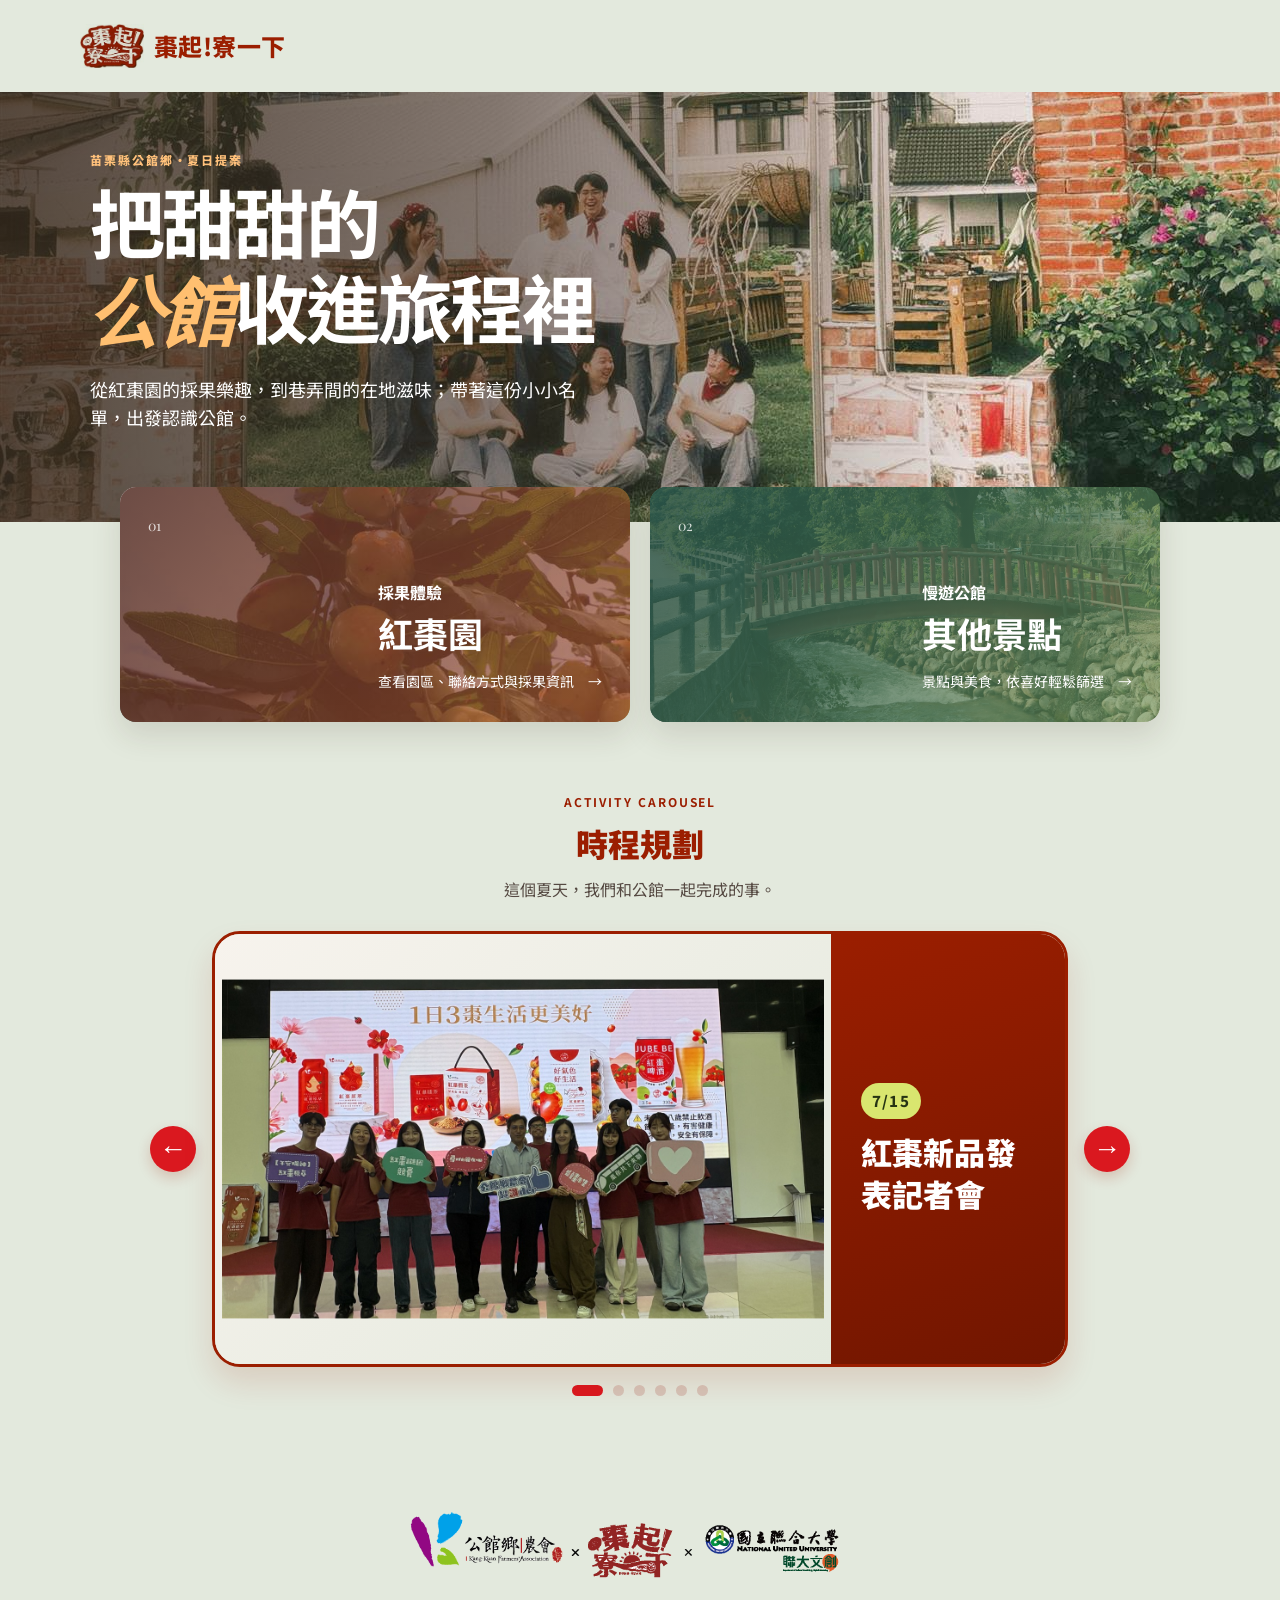
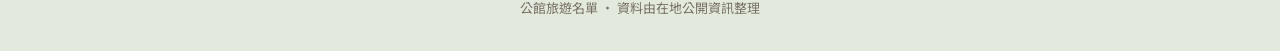
==== index.html @ c7e5c940 "新增 8/18 食農教育時程" ====
<!doctype html>
<html lang="zh-Hant">
  <head>
    <meta charset="UTF-8" />
    <meta name="viewport" content="width=device-width, initial-scale=1.0" />
    <meta name="description" content="探索苗栗公館紅棗園、在地美食與特色景點。" />
    <title>漫遊公館｜紅棗園與在地景點</title>
    <link rel="preconnect" href="https://fonts.googleapis.com" />
    <link rel="preconnect" href="https://fonts.gstatic.com" crossorigin />
    <link href="https://fonts.googleapis.com/css2?family=Noto+Sans+TC:wght@400;500;600;700;800&family=Playfair+Display:wght@700&display=swap" rel="stylesheet" />
    <link rel="stylesheet" href="styles.css?v=20260814-partner-footer-v3" />
    <link rel="stylesheet" href="brand-icon.css?v=ca6612d" />
    <style>
      .home-page .hero {
        min-height: 430px;
        padding-top: 58px;
        padding-bottom: 58px;
        background-image: linear-gradient(90deg, rgba(51, 37, 25, .82) 0%, rgba(51, 37, 25, .58) 39%, rgba(51, 37, 25, .08) 76%), url("[data-uri]");
        background-position: center, center bottom;
      }
      .home-page .hero-copy { margin-bottom: 0; }
      .home-page .home-cards { margin-top: -35px; }
      .home-page .orchard-card { background-image: url("assets/jujube-orchard.jpg?v=20260723"); }
      .home-page .attraction-card { background-image: url("[data-uri]"); background-position: center bottom; }
      .home-page .brand-mark { width: 28px; height: 28px; margin-right: 7px; object-fit: contain; vertical-align: -6px; }
    </style>
  </head>
  <body class="home-page">
    <header class="site-header"><a class="brand brand--jujube" href="index.html"><img class="brand-logo" src="[data-uri]" alt="棗起！寮一下" /><span class="brand-label">棗起!寮一下</span></a></header>
    <main>
      <section class="hero">
        <p class="eyebrow">苗栗縣公館鄉・夏日提案</p>
        <h1>把甜甜的<br /><em>公館</em>收進旅程裡</h1>
        <p class="hero-copy">從紅棗園的採果樂趣，到巷弄間的在地滋味；帶著這份小小名單，出發認識公館。</p>
      </section>
      <section class="home-cards" aria-label="旅遊分類">
        <a class="feature-card orchard-card" href="red-date-orchards.html"><span class="feature-number">01</span><div><p>採果體驗</p><h2>紅棗園</h2><span>查看園區、聯絡方式與採果資訊　→</span></div></a>
        <a class="feature-card attraction-card" href="other-attractions.html"><span class="feature-number">02</span><div><p>慢遊公館</p><h2>其他景點</h2><span>景點與美食，依喜好輕鬆篩選　→</span></div></a>
      </section>
      <section class="activity-records schedule-carousel" aria-labelledby="schedule-title" data-schedule-carousel>
        <div class="activity-heading">
          <p class="eyebrow">Activity Carousel</p>
          <h2 id="schedule-title">時程規劃</h2>
          <p>這個夏天，我們和公館一起完成的事。</p>
        </div>
        <div class="schedule-carousel-shell">
          <button class="schedule-arrow schedule-prev" type="button" aria-label="上一個活動">←</button>
          <div class="schedule-viewport" aria-live="polite">
            <article class="schedule-slide is-active" data-schedule-slide aria-hidden="false">
              <div class="schedule-photo"><img src="assets/schedule/new-product-launch.svg" alt="紅棗新品發表記者會合影" /></div>
              <div class="schedule-copy"><time datetime="2026-07-15">7/15</time><h3>紅棗新品發表記者會</h3></div>
            </article>
            <article class="schedule-slide" data-schedule-slide aria-hidden="true">
              <div class="schedule-photo"><img src="assets/schedule/bailong-press.svg" alt="白龍記者會團隊合影" /></div>
              <div class="schedule-copy"><time datetime="2026-07-28">7/28</time><h3>白龍記者會</h3></div>
            </article>
            <article class="schedule-slide" data-schedule-slide aria-hidden="true">
              <div class="schedule-photo"><img src="assets/schedule/radio.svg" alt="燦爛時光廣播錄音室合影" /></div>
              <div class="schedule-copy"><time datetime="2026-08-07">8/7</time><h3>燦爛時光廣播</h3></div>
            </article>
            <article class="schedule-slide" data-schedule-slide aria-hidden="true">
              <div class="schedule-photo"><img src="assets/schedule/chuanlong-visit.svg" alt="穿龍街村參訪團合影" /></div>
              <div class="schedule-copy"><time datetime="2026-08-05">8/5</time><h3>穿龍街村參訪團</h3></div>
            </article>
            <article class="schedule-slide" data-schedule-slide aria-hidden="true">
              <div class="schedule-photo"><img src="assets/schedule/jujube-festival.svg" alt="紅棗節擺攤團隊合影" /></div>
              <div class="schedule-copy"><time>7/18－7/19</time><h3>紅棗節擺攤</h3></div>
            </article>
            <article class="schedule-slide" data-schedule-slide aria-hidden="true">
              <div class="schedule-photo"><img src="assets/schedule/food-education-0818.jpg" alt="食農教育活動團隊與參與學童合影" /></div>
              <div class="schedule-copy"><time datetime="2026-08-18">8/18</time><h3>食農教育</h3></div>
            </article>
          </div>
          <button class="schedule-arrow schedule-next" type="button" aria-label="下一個活動">→</button>
        </div>
        <div class="schedule-dots" role="tablist" aria-label="活動照片切換">
          <button class="is-active" type="button" role="tab" aria-selected="true" aria-label="顯示紅棗新品發表記者會"></button>
          <button type="button" role="tab" aria-selected="false" aria-label="顯示白龍記者會"></button>
          <button type="button" role="tab" aria-selected="false" aria-label="顯示燦爛時光廣播"></button>
          <button type="button" role="tab" aria-selected="false" aria-label="顯示穿龍街村參訪團"></button>
          <button type="button" role="tab" aria-selected="false" aria-label="顯示紅棗節擺攤"></button>
          <button type="button" role="tab" aria-selected="false" aria-label="顯示食農教育"></button>
        </div>
      </section>
    </main>
    <footer class="site-footer">
    <img class="partner-logos" src="assets/partner-logos.png" alt="合作單位：公館鄉農會、棗起寮一下、國立聯合大學與聯大文創">
    <span>公館旅遊名單 ・ 資料由在地公開資訊整理</span>
  </footer>
      <script src="app.js?v=schedule-carousel-20260811"></script>
  </body>
</html>
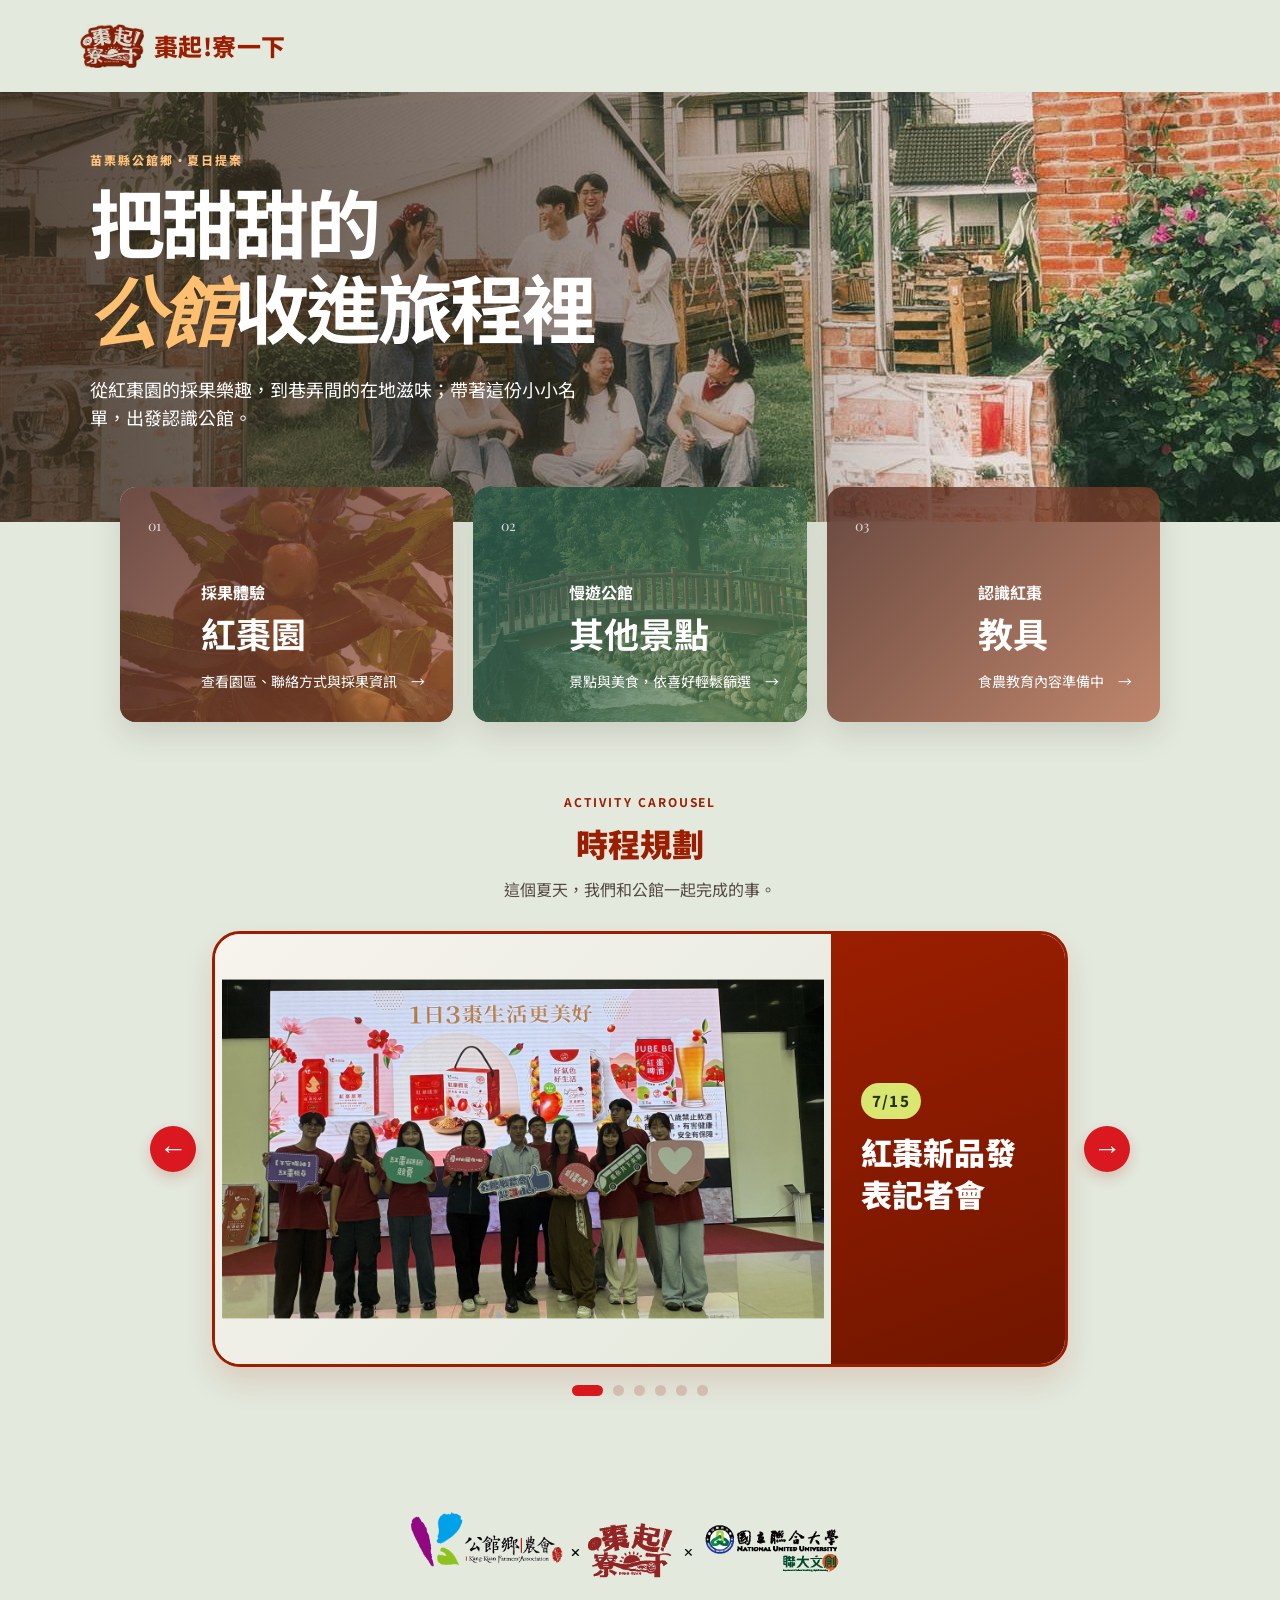
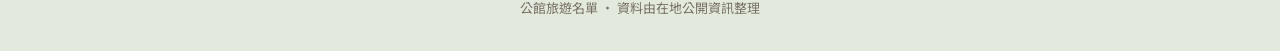
==== commit 82df8fac: "新增教具入口與頁面" ====
--- a/index.html
+++ b/index.html
@@ -36,6 +36,7 @@
       <section class="home-cards" aria-label="旅遊分類">
         <a class="feature-card orchard-card" href="red-date-orchards.html"><span class="feature-number">01</span><div><p>採果體驗</p><h2>紅棗園</h2><span>查看園區、聯絡方式與採果資訊　→</span></div></a>
         <a class="feature-card attraction-card" href="other-attractions.html"><span class="feature-number">02</span><div><p>慢遊公館</p><h2>其他景點</h2><span>景點與美食，依喜好輕鬆篩選　→</span></div></a>
+        <a class="feature-card teaching-aids-card" href="teaching-aids.html"><span class="feature-number">03</span><div><p>認識紅棗</p><h2>教具</h2><span>食農教育內容準備中　→</span></div></a>
       </section>
       <section class="activity-records schedule-carousel" aria-labelledby="schedule-title" data-schedule-carousel>
         <div class="activity-heading">
--- a/styles.css
+++ b/styles.css
@@ -1,4 +1,4 @@
-:root{--ink:#9B1E00;--cream:#E3E9DD;--paper:#F2F4EE;--orange:#DA181F;--red:#9B1E00;--leaf:#D9E66F;--muted:#6B5345}*{box-sizing:border-box}body{margin:0;background:var(--cream);color:var(--ink);font-family:"Noto Sans TC",sans-serif;font-size:16px;line-height:1.6}.site-header{max-width:1180px;margin:auto;padding:24px 30px;display:flex;justify-content:space-between;align-items:center}.brand{font-size:24px;font-weight:800;color:var(--ink);text-decoration:none;letter-spacing:.08em}.brand span{font-family:"Playfair Display",serif;color:var(--red);letter-spacing:0;margin-right:2px}.site-header nav{display:flex;gap:28px}.site-header nav a{color:var(--ink);text-decoration:none;font-weight:600;padding:5px 0;border-bottom:2px solid transparent}.site-header nav a:hover,.site-header nav .active{border-color:var(--orange)}.hero{min-height:510px;padding:72px max(30px,calc((100vw - 1100px)/2));background:linear-gradient(115deg,rgba(44,68,47,.95),rgba(61,91,60,.8)),url("https://images.unsplash.com/photo-1595231776513-8543f9ebf094?auto=format&fit=crop&w=1900&q=80") center/cover;color:#fff}.eyebrow{margin:0 0 10px;text-transform:uppercase;letter-spacing:.16em;font-size:12px;font-weight:800;color:var(--orange)}.hero .eyebrow{color:#ffc17b}.hero h1,.page-intro h1{margin:0;font-size:clamp(42px,6vw,75px);line-height:1.13;letter-spacing:-.04em}.hero h1 em{font-family:"Playfair Display",serif;font-weight:700;color:#ffbf70}.hero-copy{max-width:500px;margin:25px 0 32px;font-size:18px}.hero-actions{display:flex;gap:12px;flex-wrap:wrap}.button{display:inline-block;padding:12px 20px;border-radius:3px;text-decoration:none;font-weight:700}.button-primary{background:var(--orange);color:#fff}.button-ghost{border:1px solid rgba(255,255,255,.7);color:#fff}.home-cards{max-width:1100px;margin:-55px auto 70px;padding:0 30px;display:grid;grid-template-columns:1fr 1fr;gap:20px}.feature-card{min-height:235px;padding:28px;display:flex;justify-content:space-between;text-decoration:none;color:#fff;box-shadow:0 13px 30px #3e301c22;background-size:cover;background-position:center;position:relative;overflow:hidden}.feature-card::before{content:"";position:absolute;inset:0;background:linear-gradient(135deg,#542d24d9,#ad5231a8)}.attraction-card::before{background:linear-gradient(135deg,#264e43dc,#6f925ba6)}.orchard-card{background-image:url("assets/jujube-orchard.jpg?v=20260723")}.attraction-card{background-image:url("https://images.unsplash.com/photo-1528360983277-13d401cdc186?auto=format&fit=crop&w=900&q=80")}.feature-card>*{position:relative}.feature-number{font-family:"Playfair Display",serif;font-size:24px;opacity:.8}.feature-card div{align-self:end}.feature-card p{margin:0;font-weight:700}.feature-card h2{font-size:35px;margin:0 0 7px}.feature-card span{font-size:14px}footer{text-align:center;color:#777168;font-size:13px;padding:28px}.listing-page{max-width:1100px;margin:auto;padding:26px 30px 65px}.page-intro{padding:55px 55px 68px;margin-bottom:25px;background:var(--paper);background-size:cover;background-position:center}.page-intro h1{font-size:clamp(37px,5vw,62px)}.page-intro>p:last-child{color:#5d6258;margin-bottom:0}.orchard-intro{background-image:linear-gradient(90deg,#f5eddf 48%,#f5eddf99),url("https://images.unsplash.com/photo-1609766857041-ed402ea8069a?auto=format&fit=crop&w=1000&q=80")}.attraction-intro{background-image:linear-gradient(90deg,rgba(233,238,227,.94) 34%,rgba(233,238,227,.64) 53%,rgba(233,238,227,.10) 76%),url("[data-uri]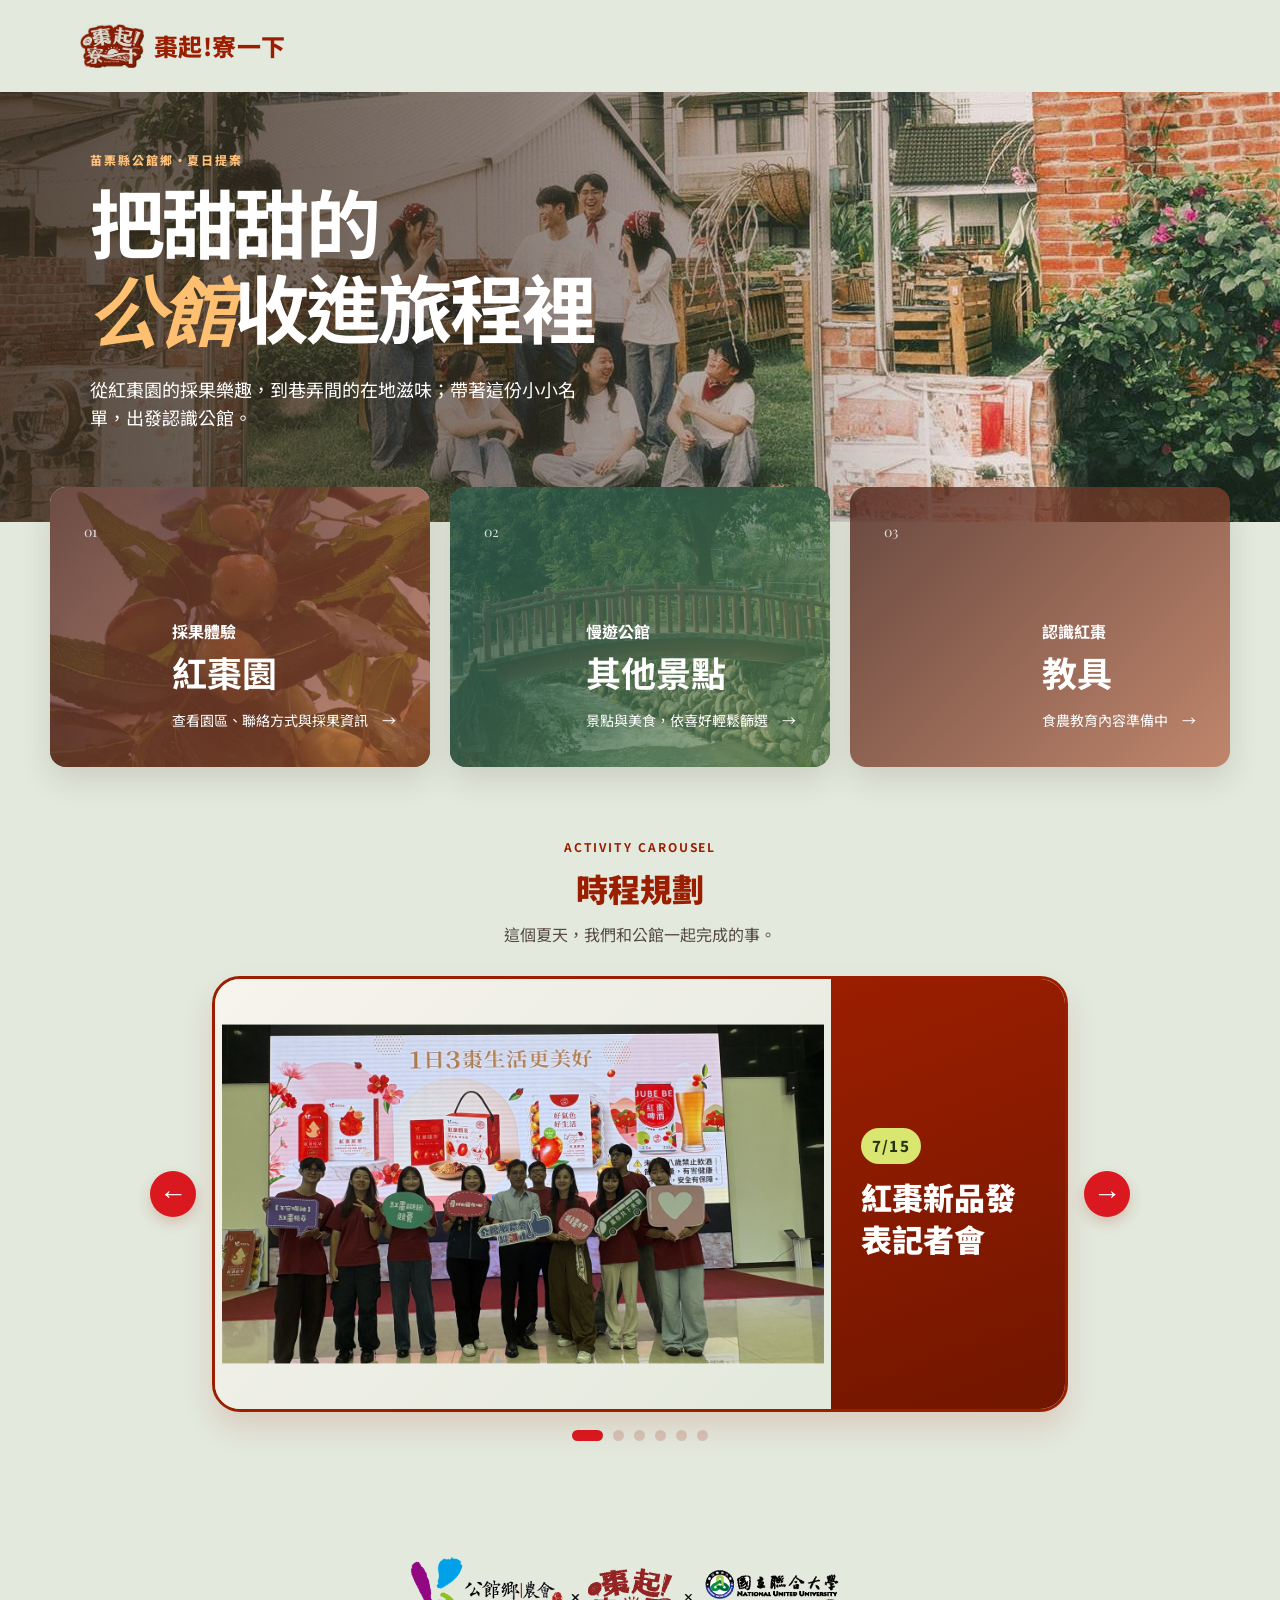
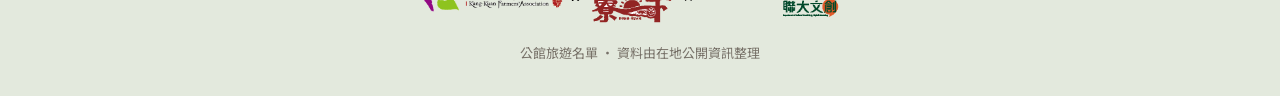
==== commit fdbb14f2: "放大並置中封面分類卡片" ====
--- a/index.html
+++ b/index.html
@@ -10,6 +10,7 @@
     <link href="https://fonts.googleapis.com/css2?family=Noto+Sans+TC:wght@400;500;600;700;800&family=Playfair+Display:wght@700&display=swap" rel="stylesheet" />
     <link rel="stylesheet" href="styles.css?v=20260814-partner-footer-v3" />
     <link rel="stylesheet" href="brand-icon.css?v=ca6612d" />
+    <link rel="stylesheet" href="home-cards.css?v=20260822" />
     <style>
       .home-page .hero {
         min-height: 430px;
--- a/home-cards.css
+++ b/home-cards.css
@@ -0,0 +1,22 @@
+.home-cards {
+  max-width: 1240px;
+  margin: -55px auto 70px;
+  grid-template-columns: repeat(3, 1fr);
+}
+
+.feature-card {
+  min-height: 280px;
+  padding: 34px;
+}
+
+@media (max-width: 720px) {
+  .home-cards {
+    grid-template-columns: 1fr;
+    margin: -35px auto 35px;
+  }
+
+  .feature-card {
+    min-height: 235px;
+    padding: 28px;
+  }
+}
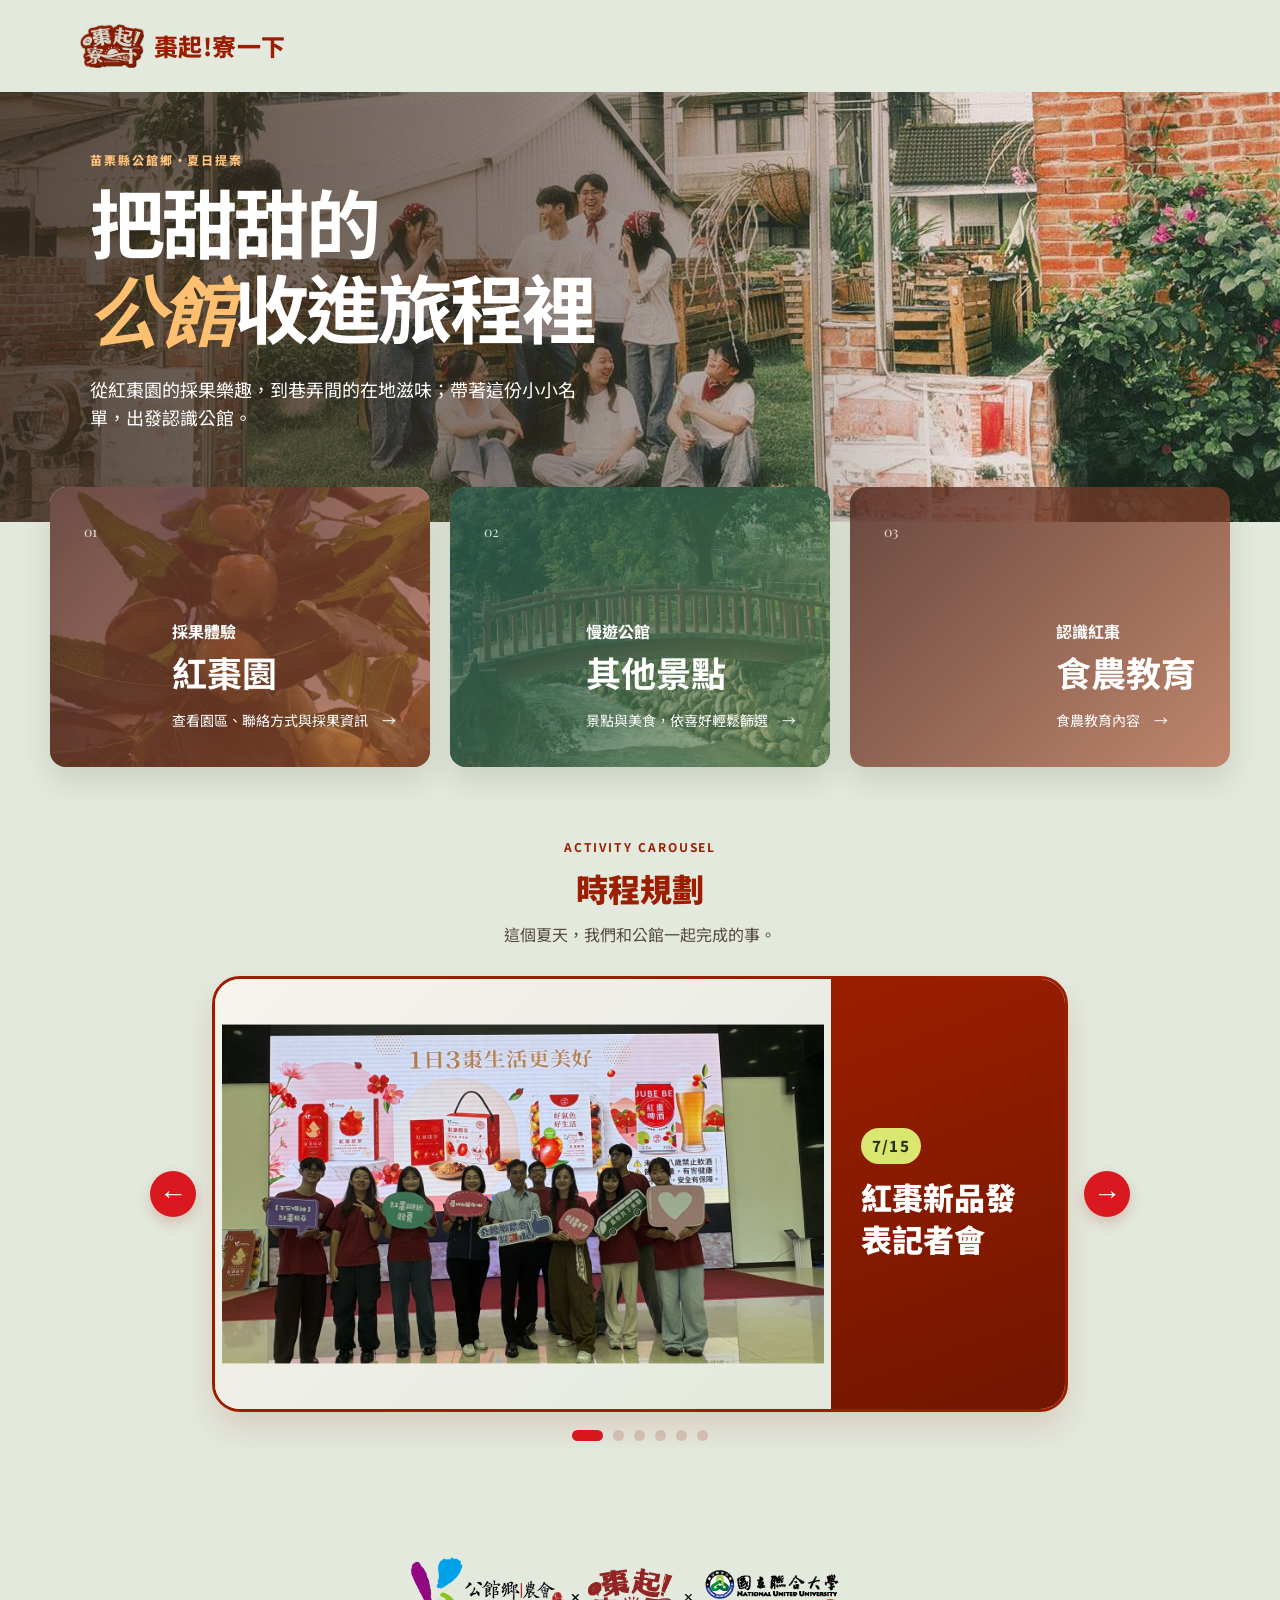
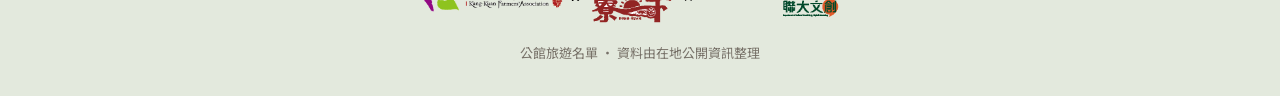
==== commit 35f3293e: "新增食農教育教具內容" ====
--- a/index.html
+++ b/index.html
@@ -37,7 +37,7 @@
       <section class="home-cards" aria-label="旅遊分類">
         <a class="feature-card orchard-card" href="red-date-orchards.html"><span class="feature-number">01</span><div><p>採果體驗</p><h2>紅棗園</h2><span>查看園區、聯絡方式與採果資訊　→</span></div></a>
         <a class="feature-card attraction-card" href="other-attractions.html"><span class="feature-number">02</span><div><p>慢遊公館</p><h2>其他景點</h2><span>景點與美食，依喜好輕鬆篩選　→</span></div></a>
-        <a class="feature-card teaching-aids-card" href="teaching-aids.html"><span class="feature-number">03</span><div><p>認識紅棗</p><h2>教具</h2><span>食農教育內容準備中　→</span></div></a>
+        <a class="feature-card teaching-aids-card" href="teaching-aids.html"><span class="feature-number">03</span><div><p>認識紅棗</p><h2>食農教育</h2><span>食農教育內容　→</span></div></a>
       </section>
       <section class="activity-records schedule-carousel" aria-labelledby="schedule-title" data-schedule-carousel>
         <div class="activity-heading">
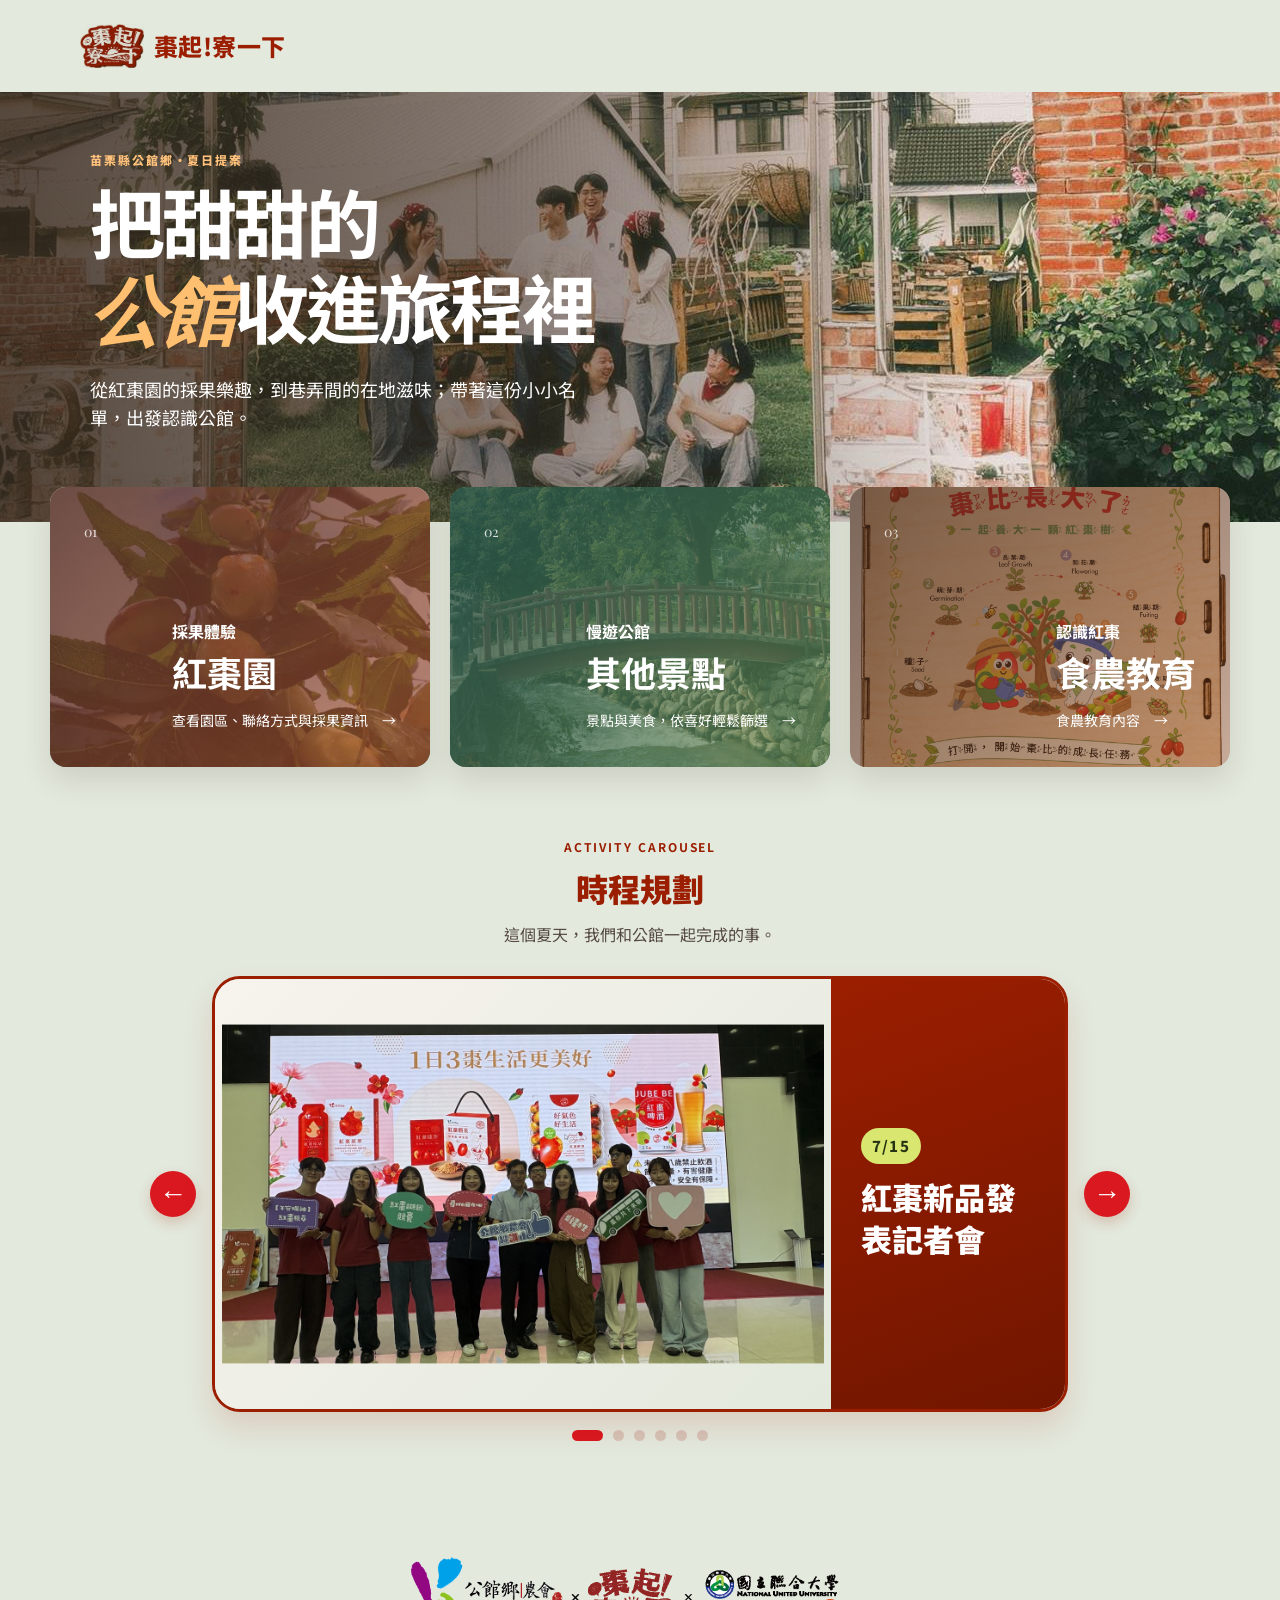
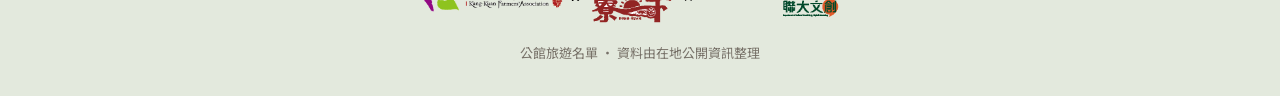
==== commit aa5ab4fe: "更新封面卡片樣式快取版本" ====
--- a/index.html
+++ b/index.html
@@ -10,7 +10,7 @@
     <link href="https://fonts.googleapis.com/css2?family=Noto+Sans+TC:wght@400;500;600;700;800&family=Playfair+Display:wght@700&display=swap" rel="stylesheet" />
     <link rel="stylesheet" href="styles.css?v=20260814-partner-footer-v3" />
     <link rel="stylesheet" href="brand-icon.css?v=ca6612d" />
-    <link rel="stylesheet" href="home-cards.css?v=20260822" />
+    <link rel="stylesheet" href="home-cards.css?v=20260823-food-education-card" />
     <style>
       .home-page .hero {
         min-height: 430px;
--- a/home-cards.css
+++ b/home-cards.css
@@ -7,6 +7,15 @@
 .feature-card {
   min-height: 280px;
   padding: 34px;
+}
+
+.teaching-aids-card {
+  background-image: url("assets/teaching-aids/jujube-growth-board.png");
+  background-position: center;
+}
+
+.teaching-aids-card::before {
+  background: linear-gradient(135deg, rgba(71, 42, 26, .72), rgba(133, 67, 28, .45));
 }
 
 @media (max-width: 720px) {
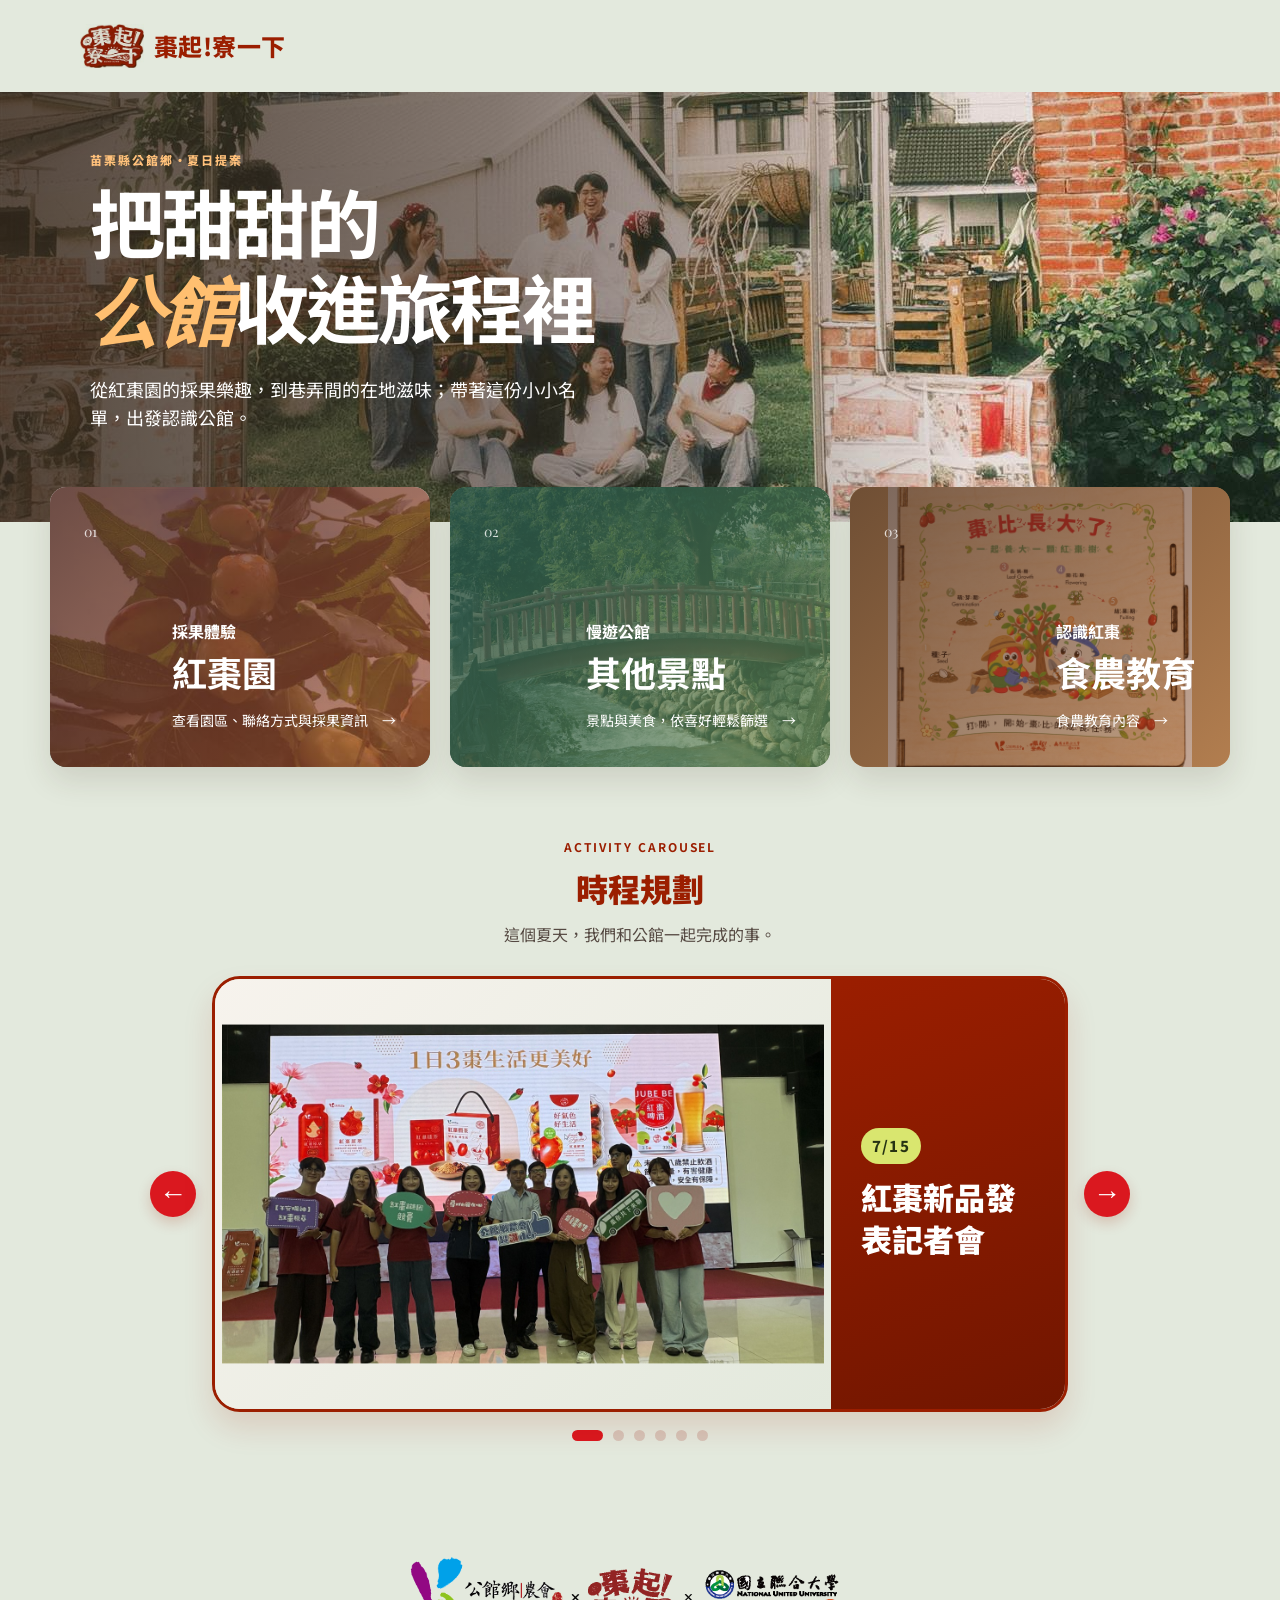
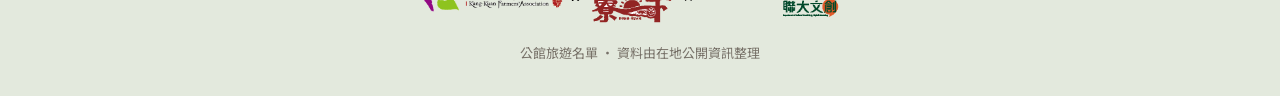
==== commit dc1dbd33: "縮小食農教育封面底圖" ====
--- a/index.html
+++ b/index.html
@@ -10,7 +10,7 @@
     <link href="https://fonts.googleapis.com/css2?family=Noto+Sans+TC:wght@400;500;600;700;800&family=Playfair+Display:wght@700&display=swap" rel="stylesheet" />
     <link rel="stylesheet" href="styles.css?v=20260814-partner-footer-v3" />
     <link rel="stylesheet" href="brand-icon.css?v=ca6612d" />
-    <link rel="stylesheet" href="home-cards.css?v=20260823-food-education-card" />
+    <link rel="stylesheet" href="home-cards.css?v=20260823-food-education-card-80pct" />
     <style>
       .home-page .hero {
         min-height: 430px;
--- a/home-cards.css
+++ b/home-cards.css
@@ -11,7 +11,10 @@
 
 .teaching-aids-card {
   background-image: url("assets/teaching-aids/jujube-growth-board.png");
+  background-size: 80% auto;
   background-position: center;
+  background-repeat: no-repeat;
+  background-color: #d7ae79;
 }
 
 .teaching-aids-card::before {
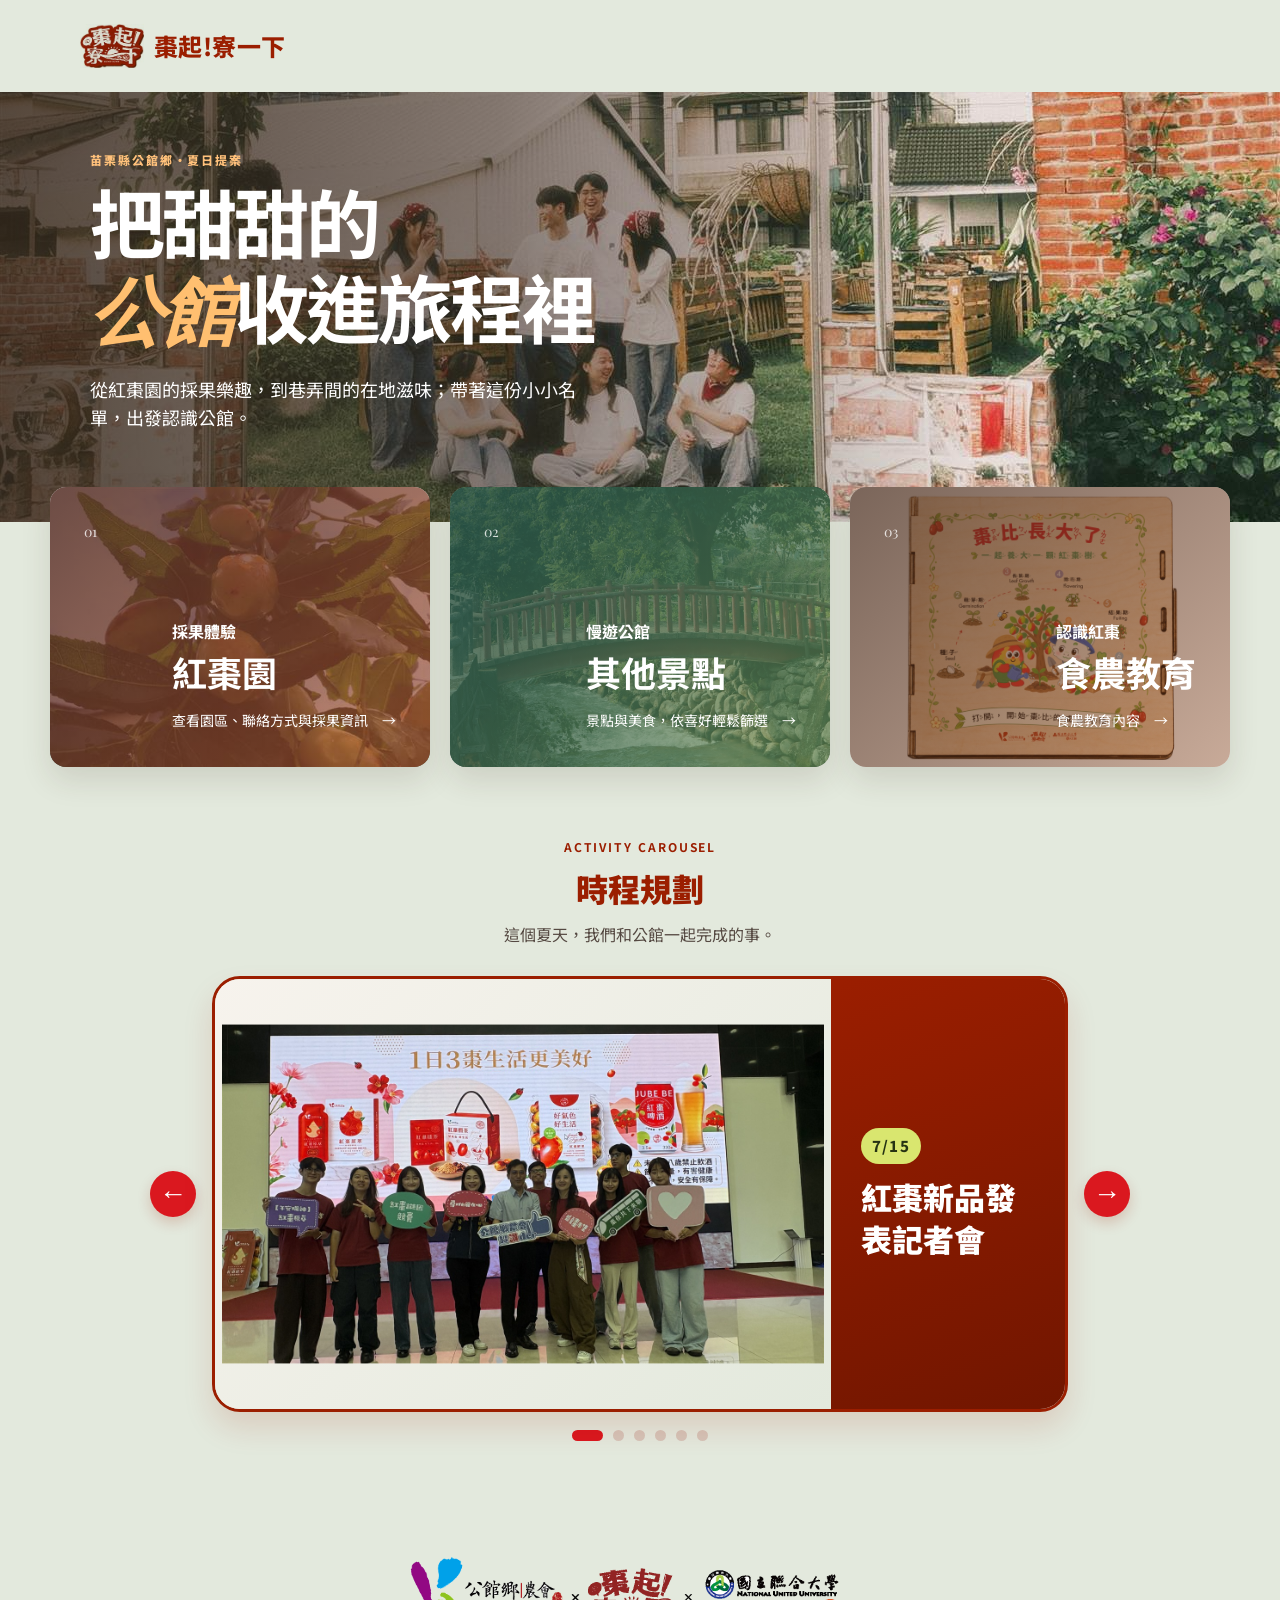
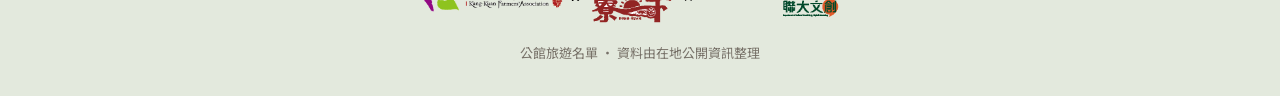
==== commit f6aa953c: "完整顯示食農教育封面底圖" ====
--- a/index.html
+++ b/index.html
@@ -10,7 +10,7 @@
     <link href="https://fonts.googleapis.com/css2?family=Noto+Sans+TC:wght@400;500;600;700;800&family=Playfair+Display:wght@700&display=swap" rel="stylesheet" />
     <link rel="stylesheet" href="styles.css?v=20260814-partner-footer-v3" />
     <link rel="stylesheet" href="brand-icon.css?v=ca6612d" />
-    <link rel="stylesheet" href="home-cards.css?v=20260823-food-education-card-80pct" />
+    <link rel="stylesheet" href="home-cards.css?v=20260823-food-education-card-contain-white" />
     <style>
       .home-page .hero {
         min-height: 430px;
--- a/home-cards.css
+++ b/home-cards.css
@@ -11,10 +11,10 @@
 
 .teaching-aids-card {
   background-image: url("assets/teaching-aids/jujube-growth-board.png");
-  background-size: 80% auto;
+  background-size: contain;
   background-position: center;
   background-repeat: no-repeat;
-  background-color: #d7ae79;
+  background-color: #fff;
 }
 
 .teaching-aids-card::before {
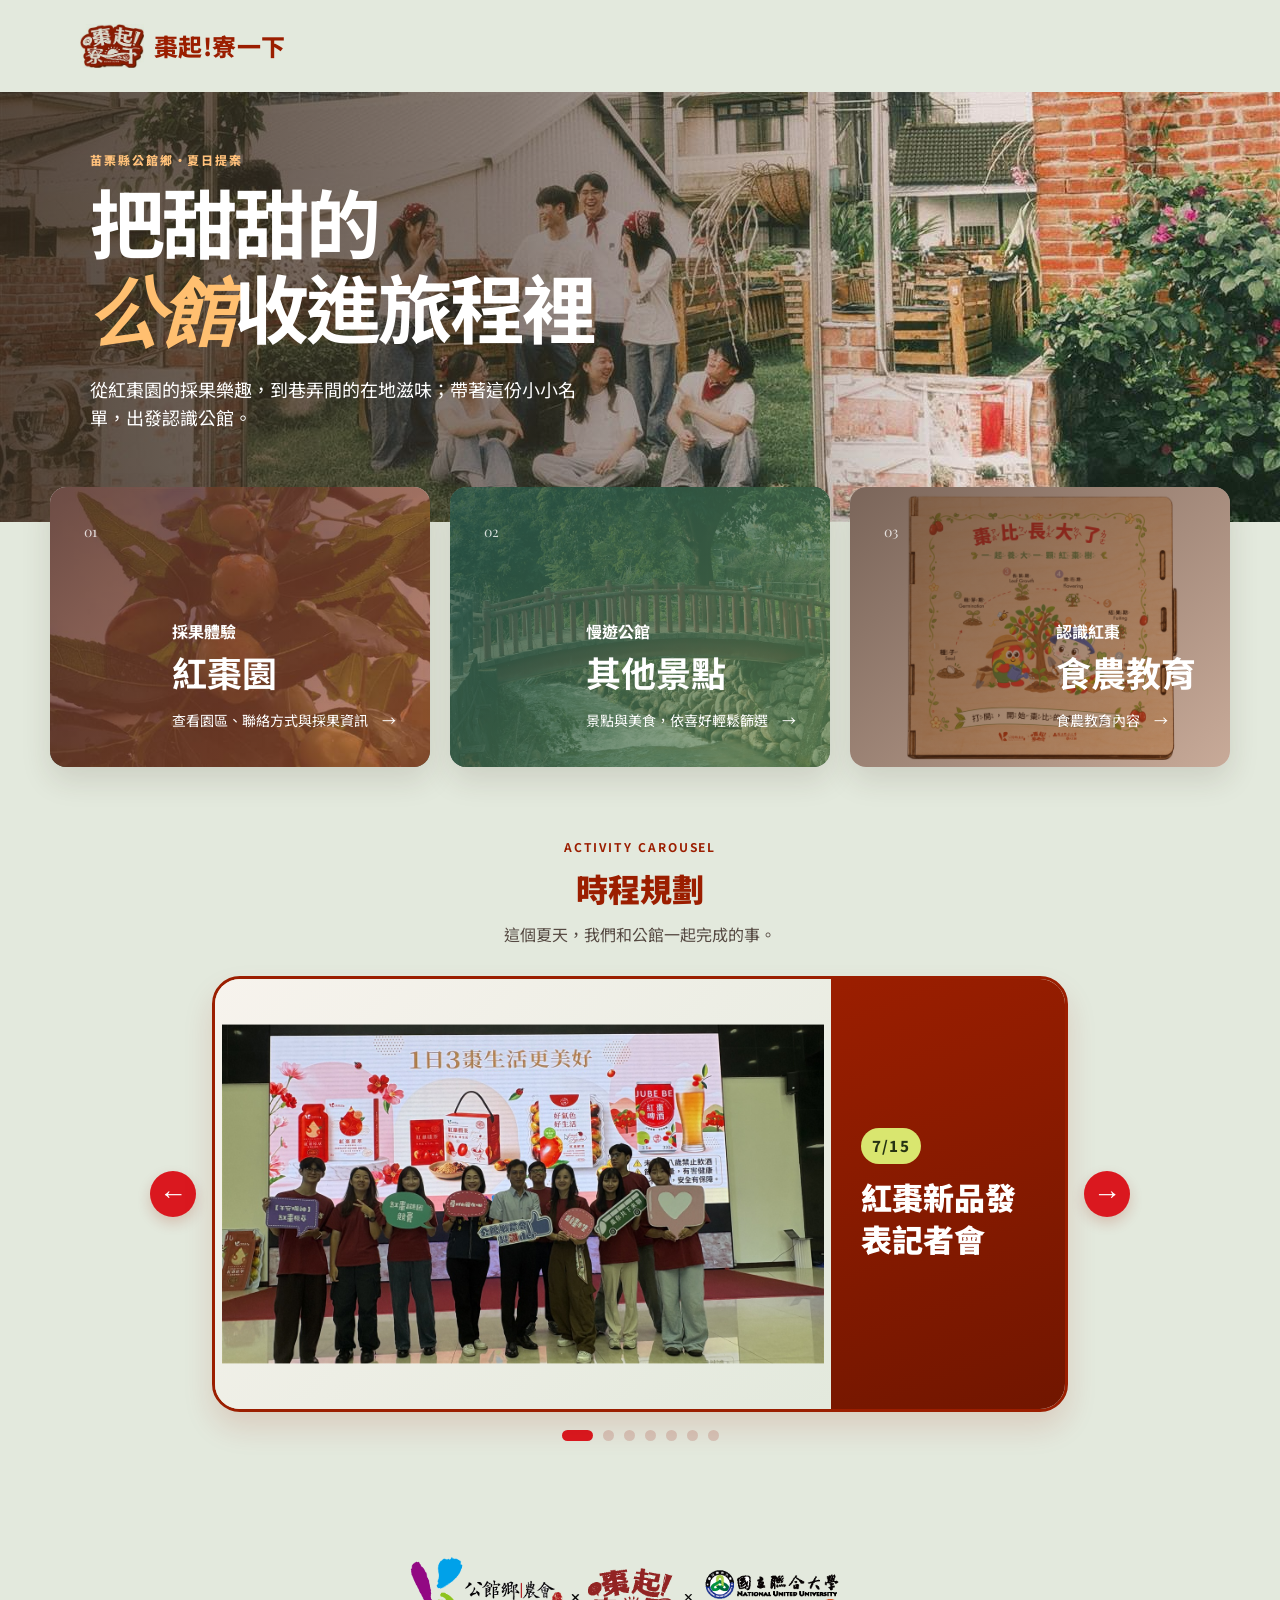
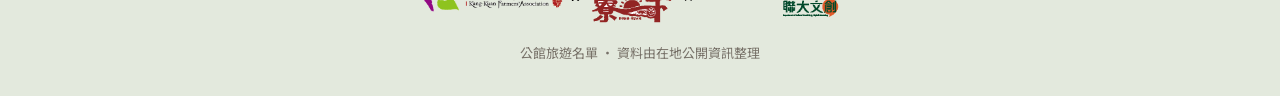
==== commit ead3b36b: "更新迷因競賽與白龍記者會時程" ====
--- a/index.html
+++ b/index.html
@@ -53,8 +53,12 @@
               <div class="schedule-copy"><time datetime="2026-07-15">7/15</time><h3>紅棗新品發表記者會</h3></div>
             </article>
             <article class="schedule-slide" data-schedule-slide aria-hidden="true">
-              <div class="schedule-photo"><img src="assets/schedule/bailong-press.svg" alt="白龍記者會團隊合影" /></div>
-              <div class="schedule-copy"><time datetime="2026-07-28">7/28</time><h3>白龍記者會</h3></div>
+              <div class="schedule-photo"><img src="assets/schedule/bailong-press.svg" alt="迷因競賽宣傳團隊合影" /></div>
+              <div class="schedule-copy"><time datetime="2026-07-24" data-end-date="2026-08-10">7/24－8/10</time><h3>迷因競賽</h3></div>
+            </article>
+            <article class="schedule-slide" data-schedule-slide aria-hidden="true">
+              <div class="schedule-photo"><img src="assets/schedule/bailong-press-0828.jpg" alt="白龍記者會團體合影" /></div>
+              <div class="schedule-copy"><time datetime="2026-08-28">8/28</time><h3>白龍記者會</h3></div>
             </article>
             <article class="schedule-slide" data-schedule-slide aria-hidden="true">
               <div class="schedule-photo"><img src="assets/schedule/radio.svg" alt="燦爛時光廣播錄音室合影" /></div>
@@ -77,6 +81,7 @@
         </div>
         <div class="schedule-dots" role="tablist" aria-label="活動照片切換">
           <button class="is-active" type="button" role="tab" aria-selected="true" aria-label="顯示紅棗新品發表記者會"></button>
+          <button type="button" role="tab" aria-selected="false" aria-label="顯示迷因競賽"></button>
           <button type="button" role="tab" aria-selected="false" aria-label="顯示白龍記者會"></button>
           <button type="button" role="tab" aria-selected="false" aria-label="顯示燦爛時光廣播"></button>
           <button type="button" role="tab" aria-selected="false" aria-label="顯示穿龍街村參訪團"></button>
